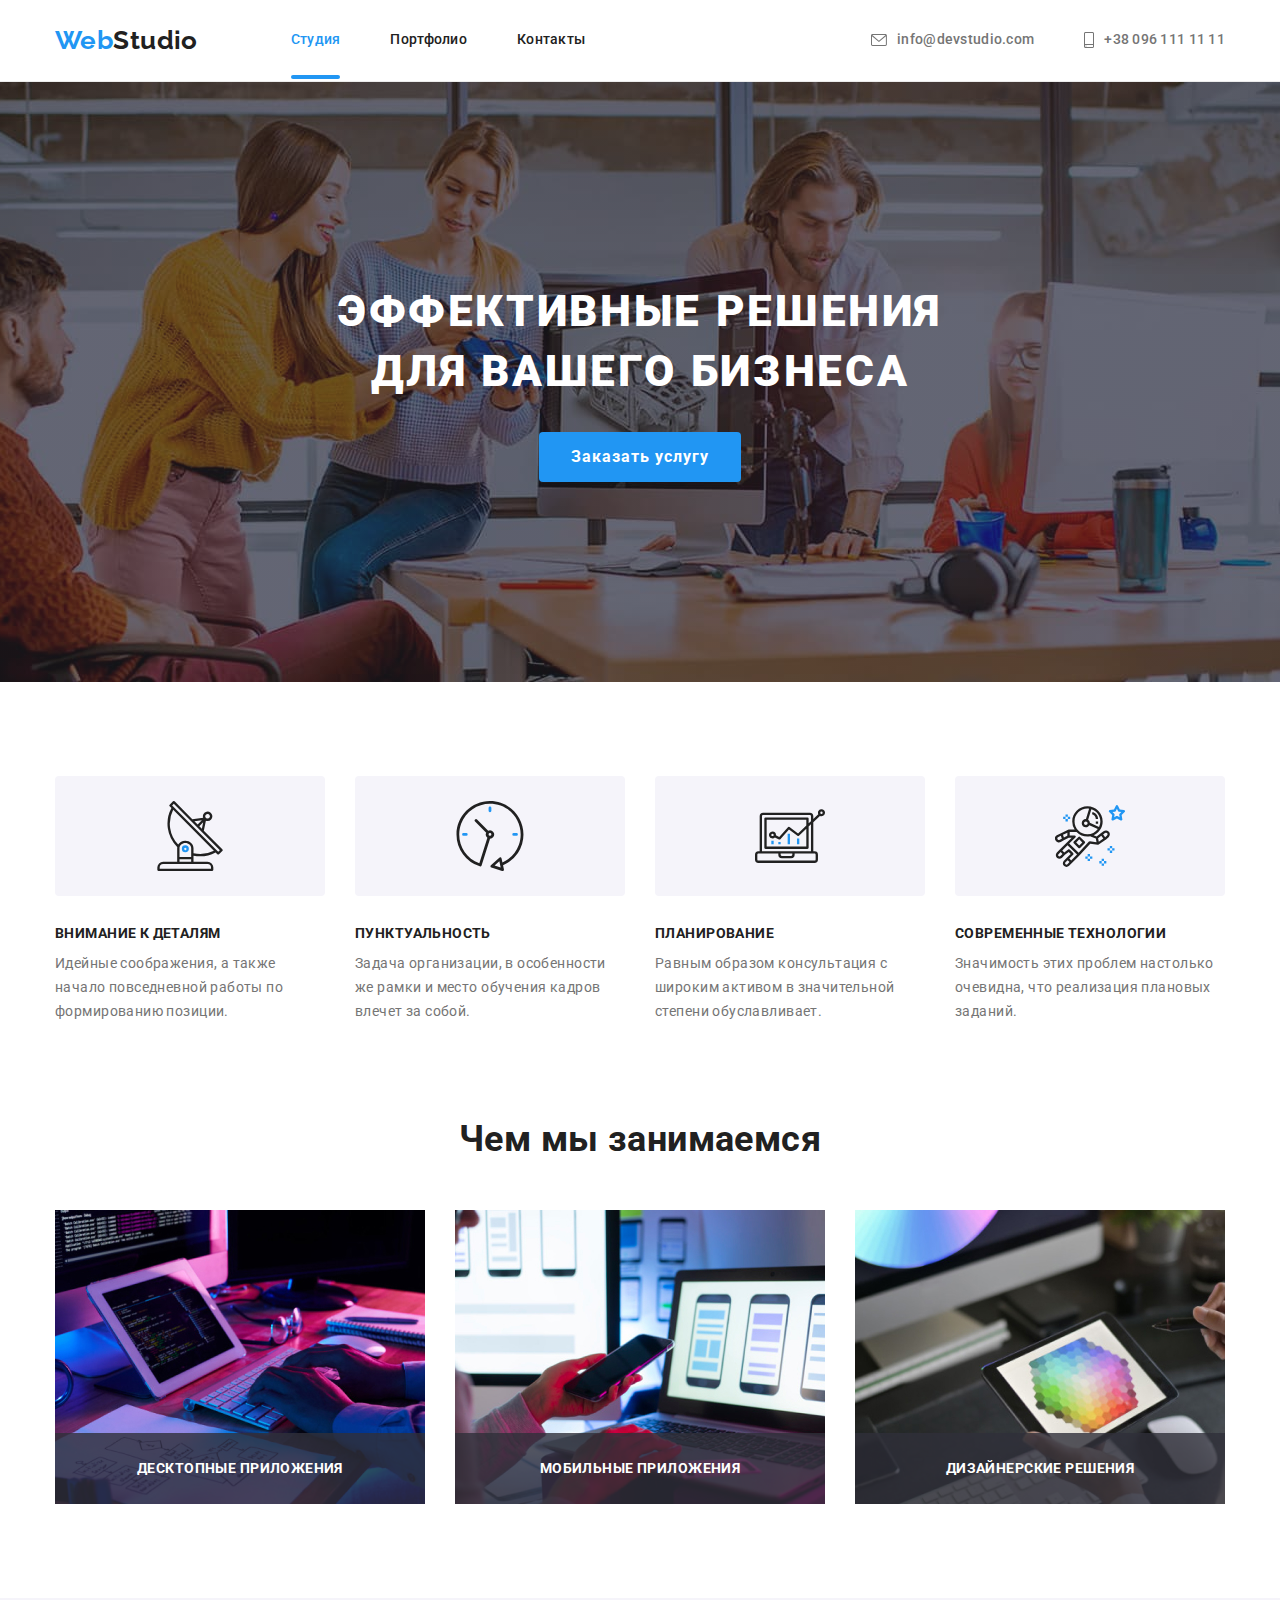
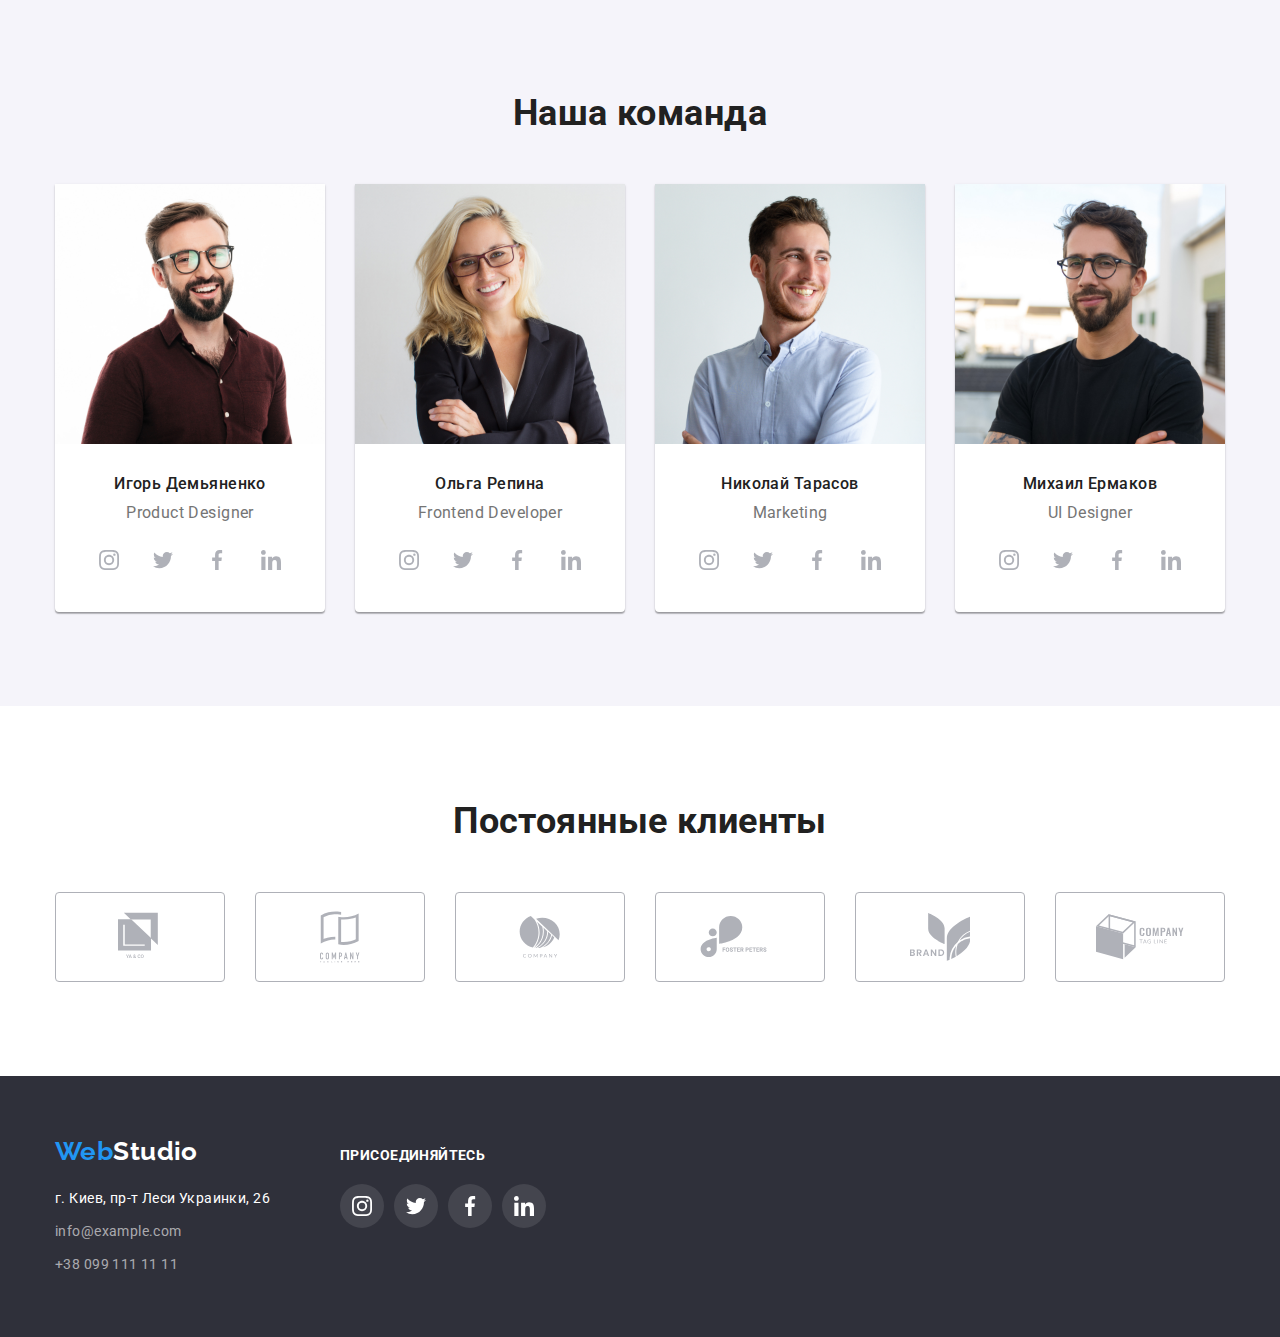
==== index.html @ 2c4ec0ea "создал репозиторий" ====
<!DOCTYPE html>
<html lang="ru">

<head>
    <meta charset="UTF-8">
    <meta name="viewport" content="width=device-width, initial-scale=1.0">
    <title>Студия</title>
    <link href="https://fonts.googleapis.com/css2?family=Raleway:wght@700&family=Roboto:wght@400;500;700;900&display=swap"
          rel="stylesheet">
    <link rel="stylesheet" href="https://cdnjs.cloudflare.com/ajax/libs/modern-normalize/1.0.0/modern-normalize.min.css">    
    <link rel="stylesheet" href="./css/style.css">
</head>

 <body>
    <!-- Header -->
    <header class="header">
      <div class="container">
      <nav class="nav">
        <a href="./index.html" class="logo link"><span>Web</span>Studio</a>
          <ul class="site-nav list">
            <li class="item"><a href="./index.html" class="link current">Студия</a></li>
            <li class="item"><a href="./portfolio.html" class="link">Портфолио</a></li>
            <li class="item"><a href="#contacts-section" class="link">Контакты</a></li>
          </ul>
      </nav>

      <ul class="contacts list">
        <li class="item">
          <a href="mailto:info@devstudio.com" class="contacts-link link">
            <svg class="icon" width="16" height="12">
              <use href="./image/sprite.svg#icon-envelope"></use>
            </svg>
            info&commat;devstudio.com</a></li>

        <li class="item">
          <a href="tel:+380961111111" class="contacts-link link">
            <svg class="icon" width="10" height="16">
              <use href="./image/sprite.svg#icon-smartphone"></use>
            </svg>
            +38 096 111 11 11</a></li>
      </ul>
      </div>
    </header>

    <!-- Main -->

    <main>
      <section class="hero">
        <div class="container">
          <h1 class="hero-title">Эффективные решения <br>
              для вашего бизнеса</h1>

          <button type="button" class="button" data-modal-open>Заказать услугу</button>
        </div>
      </section>

      <!-- Features -->
      <section class="section">
        <div class="container">

          <!-- Hidden title -->
          <h2 class="section-title visually-hidden">Преимущества</h2>

          <ul class="feature-list list">
            <li class="item">
              <div class="icon-box">
                <svg class="icon" width="70" height="70">
                  <use href="./image/sprite.svg#icon-antenna"></use>
                </svg>
              </div>
              <h3 class="title">Внимание к деталям</h3>
              <p class="text">Идейные соображения, а также начало повседневной работы по формированию позиции.</p>
            </li>
            <li class="item">
              <div class="icon-box">
                <svg class="icon" width="70" height="70">
                  <use href="./image/sprite.svg#icon-clock"></use>
                </svg>
              </div>
              <h3 class="title">Пунктуальность</h3>
              <p class="text">Задача организации, в особенности же рамки и место обучения кадров влечет за собой.</p>
            </li>
            <li class="item">
              <div class="icon-box">
                <svg class="icon" width="70" height="70">
                  <use href="./image/sprite.svg#icon-diagram"></use>
                </svg>
              </div>
              <h3 class="title">Планирование</h3>
              <p class="text">Равным образом консультация с широким активом в значительной степени обуславливает.</p>
            </li>
            <li class="item">
              <div class="icon-box">
                <svg class="icon" width="70" height="70">
                  <use href="./image/sprite.svg#icon-astronaut"></use>
                </svg>
              </div>
              <h3 class="title">Современные технологии</h3>
              <p class="text">Значимость этих проблем настолько очевидна, что реализация плановых заданий.</p>
            </li>
          </ul>
        </div>
      </section>

      <!-- What we do -->

      <section class="section padding-bottom">
        <div class="container">
        <h2 class="section-title">Чем мы занимаемся</h2>
        <ul class="work-list list">
          <li class="item">
            <div class="work-case">
              <img src="./image/img1.jpg" alt="Программист за работой" width="370" class="image">
              <p class="label">Десктопные приложения</p>
            </div>
          </li>

          <li class="item">
            <div class="work-case">
              <img src="./image/img2.jpg" alt="Программист разрабатывает приложения" width="370" class="image">
              <p class="label">Мобильные приложения</p>
            </div>
          </li>
          <li class="item">
            <div class="work-case">
              <img src="./image/img3.jpg" alt="Веб-дизайнер работает на планшете" width="370" class="image">
              <p class="label">Дизайнерские решения</p>
            </div>
          </li>
        </ul>
        </div>
      </section>

      <!-- Team -->

      <section class="section team">
        <div class="container">
        <h2 class="section-title">Наша команда</h2>
        <ul class="team-list list">
          <li class="item">
            <img class="image" src="./image/img4.jpg" alt="Бородатый мужчина в очках" width="270">
            <h3 class="title">Игорь Демьяненко</h3>
            <p class="position">Product Designer</p>
            <ul class="social-list list">
              <li class="social-item">
                <a href="#" class="social-link link">
                  <svg class="icon" width="20" height="20">
                    <use href="./image/sprite.svg#icon-instagram"></use>
                  </svg>
                </a>
              </li>
              <li class="social-item">
                <a href="#" class="social-link link">
                  <svg class="icon" width="20" height="20">
                    <use href="./image/sprite.svg#icon-twitter"></use>
                  </svg>
                </a>
              </li>
              <li class="social-item">
                <a href="#" class="social-link link">
                  <svg class="icon" width="20" height="20">
                    <use href="./image/sprite.svg#icon-facebook"></use>
                  </svg>
                </a>
              </li>
              <li class="social-item">
                <a href="#" class="social-link link">
                  <svg class="icon" width="20" height="20">
                    <use href="./image/sprite.svg#icon-linkedin"></use>
                  </svg>
                </a>
              </li>
            </ul>
          </li>
          <li class="item">
            <img class="image" src="./image/img5.jpg" alt="Девушка в очках и пиджаке улыбается" width="270">
            <h3 class="title">Ольга Репина</h3>
            <p class="position">Frontend Developer</p>
            <ul class="social-list list">
              <li class="social-item">
                <a href="#" class="social-link link">
                  <svg class="icon" width="20" height="20">
                    <use href="./image/sprite.svg#icon-instagram"></use>
                  </svg>
                </a>
              </li>
              <li class="social-item">
                <a href="#" class="social-link link">
                  <svg class="icon" width="20" height="20">
                    <use href="./image/sprite.svg#icon-twitter"></use>
                  </svg>
                </a>
              </li>
              <li class="social-item">
                <a href="#" class="social-link link">
                  <svg class="icon" width="20" height="20">
                    <use href="./image/sprite.svg#icon-facebook"></use>
                  </svg>
                </a>
              </li>
              <li class="social-item">
                <a href="#" class="social-link link">
                  <svg class="icon" width="20" height="20">
                    <use href="./image/sprite.svg#icon-linkedin"></use>
                  </svg>
                </a>
              </li>
            </ul>
          </li>
          <li class="item">
            <img class="image" src="./image/img6.jpg" alt="Улыбающийся ужчина в светлой рубашке" width="270">
            <h3 class="title">Николай Тарасов</h3>
            <p class="position">Marketing</p>
            <ul class="social-list list">
              <li class="social-item">
                <a href="#" class="social-link link">
                  <svg class="icon" width="20" height="20">
                    <use href="./image/sprite.svg#icon-instagram"></use>
                  </svg>
                </a>
              </li>
              <li class="social-item">
                <a href="#" class="social-link link">
                  <svg class="icon" width="20" height="20">
                    <use href="./image/sprite.svg#icon-twitter"></use>
                  </svg>
                </a>
              </li>
              <li class="social-item">
                <a href="#" class="social-link link">
                  <svg class="icon" width="20" height="20">
                    <use href="./image/sprite.svg#icon-facebook"></use>
                  </svg>
                </a>
              </li>
              <li class="social-item">
                <a href="#" class="social-link link">
                  <svg class="icon" width="20" height="20">
                    <use href="./image/sprite.svg#icon-linkedin"></use>
                  </svg>
                </a>
              </li>
            </ul>
          </li>
          <li class="item">
            <img class="image" src="./image/img7.jpg" alt="Бородатый мужчина в черной футюолке и очках" width="270">
            <h3 class="title">Михаил Ермаков</h3>
            <p class="position">UI Designer</p>
            <ul class="social-list list">
              <li class="social-item">
                <a href="#" class="social-link link">
                  <svg class="icon" width="20" height="20">
                    <use href="./image/sprite.svg#icon-instagram"></use>
                  </svg>
                </a>
              </li>
              <li class="social-item">
                <a href="#" class="social-link link">
                  <svg class="icon" width="20" height="20">
                    <use href="./image/sprite.svg#icon-twitter"></use>
                  </svg>
                </a>
              </li>
              <li class="social-item">
                <a href="#" class="social-link link">
                  <svg class="icon" width="20" height="20">
                    <use href="./image/sprite.svg#icon-facebook"></use>
                  </svg>
                </a>
              </li>
              <li class="social-item">
                <a href="#" class="social-link link">
                  <svg class="icon" width="20" height="20">
                    <use href="./image/sprite.svg#icon-linkedin"></use>
                  </svg>
                </a>
              </li>
            </ul>
          </li>
        </ul>
        </div>
      </section>

      <!-- Client's -->

      <section class="section clients">
      <div class="container">
        <h2 class="section-title">Постоянные клиенты</h2>
    
        <ul class="clients-list list">
          <li class="item">
            <a href="#" class="clients-link link">
              <svg class="icon" width="44" height="50">
                <use href="./image/sprite.svg#icon-ya"></use>
              </svg>
            </a>
          </li>
          <li class="item">
            <a href="#" class="clients-link link">
              <svg class="icon" width="40" height="52">
                <use href="./image/sprite.svg#icon-company"></use>
              </svg>
            </a>
          </li>
          <li class="item">
            <a href="#" class="clients-link link">
              <svg class="icon" width="42" height="42">
                <use href="./image/sprite.svg#icon-company2"></use>
              </svg>
            </a>
          </li>
          <li class="item">
            <a href="#" class="clients-link link">
              <svg class="icon" width="80" height="42">
                <use href="./image/sprite.svg#icon-foster"></use>
              </svg>
            </a>
          </li>
          <li class="item">
            <a href="#" class="clients-link link">
              <svg class="icon" width="60" height="48">
                <use href="./image/sprite.svg#icon-brand"></use>
              </svg>
            </a>
          </li>
          <li class="item">
            <a href="#" class="clients-link link">
              <svg class="icon" width="88" height="46">
                <use href="./image/sprite.svg#icon-company3"></use>
              </svg>
            </a>
          </li>
        </ul>
      </div>
      </section>
    </main>

    <!-- Footer -->

    <footer id="contacts-section" class="footer">
      <div class="container">
        <div class="logo-address">
         <a href="./index.html" class="logo link"><span>Web</span>Studio</a>

         <address class="address">
          <span class="map">г. Киев, пр-т Леси Украинки, 26</span>
          <ul class="list">
            <li class="item"><a href="mailto:info@example.com" class="link">info&commat;example.com</a></li>
            <li class="item"><a href="tel:+380991111111" class="link">+38 099 111 11 11</a></li>
          </ul>
         </address>
        </div>

       <div class="social">
        <b class="text">Присоединяйтесь</b>

        <ul class="social-list list">
          <li class="social-item">
            <a href="#" class="social-link footer-social link">
              <svg class="icon" width="20" height="20">
                <use href="./image/sprite.svg#icon-instagram"></use>
              </svg>
            </a>
          </li>
          <li class="social-item">
            <a href="#" class="social-link footer-social link">
              <svg class="icon" width="20" height="20">
                <use href="./image/sprite.svg#icon-twitter"></use>
              </svg>
            </a>
          </li>
          <li class="social-item">
            <a href="#" class="social-link footer-social link">
              <svg class="icon" width="20" height="20">
                <use href="./image/sprite.svg#icon-facebook"></use>
              </svg>
            </a>
          </li>
          <li class="social-item">
            <a href="#" class="social-link footer-social link">
              <svg class="icon" width="20" height="20">
                <use href="./image/sprite.svg#icon-linkedin"></use>
              </svg>
            </a>
          </li>
        </ul>
       </div>
      </div>
    </footer>

    <div class="backdrop is-hidden" data-modal>
      <div class="modal">
        <button type="button" class="modal-close" data-modal-close></button>
      </div>
    </div>
    
    <script src="./js/modal.js"></script>

  </body>
</html>
---- css/style.css ----
/* Цвет основного текста #757575  */
/* Цвет заголовков #212121  */
/* Основной белый #ffffff */
/* Вторичный белый rgba(255, 255, 255, 0.6)  */
/* Акцент #2196f3 */
/* Тёмный фон #2f303a */
/* Серый фон #f5f4fa */
/* Заливка иконок #afb1b8 */

:root {
  --primary-text-color: #757575;
  --title-text-color: #212121;
  --accent-color: #2196f3;

  --primary-white-color: #ffffff;
  --secondary-white-color: rgba(255, 255, 255, 0.6);

  --primary-bg-color: #ffffff;
  --dark-bg-color: #2f303a;
  --light-bg-color: #f5f4fa;

  --icon-fill-color: #afb1b8;
}

body {
  font-family: "Roboto", sans-serif;
  letter-spacing: 0.03em;
  font-size: 14px;
  line-height: 1.14;

  background-color: var(--primary-bg-color);
  color: var(--primary-text-color);
}

.list {
  margin: 0;
  padding: 0;
  list-style: none;
}

.link {
  text-decoration: none;
}

.visually-hidden {
  position: absolute !important;
  clip: rect(1px 1px 1px 1px);
  clip: rect(1px, 1px, 1px, 1px);
  padding: 0 !important;
  border: 0 !important;
  height: 1px !important;
  width: 1px !important;
  overflow: hidden;
}

.container {
  width: 1200px;
  padding-left: 15px;
  padding-right: 15px;
  margin-left: auto;
  margin-right: auto;
}

/* Header */

.header {
  padding-top: 25px;
  padding-bottom: 25px;
  border-bottom: 1px solid #ececec;
}

/* Nav */

.header .container {
  display: flex;
  align-items: center;
}

.nav {
  display: flex;
  align-items: center;
}

/* Logo */

.logo {
  font-family: "Raleway", sans-serif;
  font-weight: 700;
  font-size: 26px;
  line-height: 1.19;

  color: var(--title-text-color);
}

.logo span {
  color: var(--accent-color);
}

/* Site nav */

.site-nav {
  display: flex;
  margin-left: 93px;
}

.site-nav .item:not(:last-child) {
  margin-right: 50px;
}

.site-nav .link {
  padding-top: 32px;
  padding-bottom: 32px;
  font-weight: 500;
  letter-spacing: 0.02em;

  color: var(--title-text-color);
  transition: color 250ms cubic-bezier(0.4, 0, 0.2, 1);
}

.site-nav .link:hover,
.site-nav .link:focus {
  color: var(--accent-color);
}

.site-nav .current {
  position: relative;
  color: var(--accent-color);
}

.site-nav .current::after {
  position: absolute;
  display: block;
  left: 0;
  bottom: 0;
  width: 100%;
  height: 4px;
  border-radius: 2px;
  content: '';
  background-color: var(--accent-color);
}

/* Contacts */

.contacts {
  display: flex;
  margin-left: auto;
}

.contacts .item:not(:last-child) {
  margin-right: 50px;
}

.contacts .link {
  display: flex;
  align-items: center;
  font-weight: 500;
  letter-spacing: 0.02em;

  color: var(--primary-text-color);

  transition: color 250ms cubic-bezier(0.4, 0, 0.2, 1);
}

.contacts .icon {
  margin-right: 10px;
  fill: currentColor;
}

.contacts-link:hover,
.contacts-link:focus {
  color: var(--accent-color);
}

/* Main */

/* Hero */

.hero {
  display: flex;
  align-items: center;
  max-width: 1600px;
  height: 600px;
  margin-left: auto;
  margin-right: auto;
  text-align: center;

  background-color: var(--dark-bg-color);

  background-image: linear-gradient(
      to right,
      rgba(47, 48, 58, 0.4),
      rgba(47, 48, 58, 0.4)
    ),
    url(../image/header\ img.jpg);
  background-size: cover;
  background-position: center;
  background-repeat: no-repeat;
}

.hero-title {
  margin-top: 0;
  margin-bottom: 30px;
  font-weight: 900;
  font-size: 44px;
  line-height: 1.36;
  letter-spacing: 0.06em;
  text-transform: uppercase;

  color: var(--primary-white-color);
}

/* Button */

.button {
  display: inline-block;
  padding: 10px 32px;
  border-radius: 4px;
  border: 0;
  font-weight: 700;
  font-size: 16px;
  line-height: 1.88;
  letter-spacing: 0.06em;

  color: var(--primary-white-color);
  background-color: var(--accent-color);

  cursor: pointer;
  transition: background-color 250ms cubic-bezier(0.4, 0, 0.2, 1),
              color 250ms cubic-bezier(0.4, 0, 0.2, 1),;
}

.button:hover,
.button:focus {
  color: var(--accent-color);
  background-color: var(--primary-white-color);
}

/* Section */

.section {
  padding-top: 94px;
  padding-bottom: 94px;
}

.section.padding-bottom {
  padding-top: 0;
}

.section-title {
  margin-top: 0;
  margin-bottom: 50px;

  font-weight: 700;
  font-size: 36px;
  line-height: 1.17;
  text-align: center;

  color: var(--title-text-color);
}

/* Features */

.feature-list {
  display: flex;
  flex-wrap: wrap;
}

.feature-list .item {
  width: 270px;
  margin-right: 30px;
  margin-bottom: 30px;
}

.feature-list .item:nth-child(4n) {
  margin-right: 0;
}

.feature-list .item:nth-last-child(-n + 4) {
  margin-bottom: 0;
}

.feature-list .icon-box {
  display: flex;
  justify-content: center;
  align-items: center;
  height: 120px;
  margin-bottom: 30px;
  border-radius: 4px;
  background-color: var(--light-bg-color);
}

.feature-list .title {
  margin-top: 0;
  margin-bottom: 10px;

  font-size: 14px;
  font-weight: 700;
  text-transform: uppercase;

  color: var(--title-text-color);
}

.feature-list .text {
  margin-top: 0;
  margin-bottom: 0;
  line-height: 1.71;
}

/* What we do */

.work-list {
  display: flex;
  flex-wrap: wrap;
}

.work-list .item {
  width: 370px;
  margin-right: 30px;
  margin-bottom: 30px;

  position: relative;
}

.work-list .item:nth-child(3n) {
  margin-right: 0;
}

.work-list .item:nth-last-child(-n + 3) {
  margin-bottom: 0;
}

.work-list .image {
  display: block;
}

.work-case {
  position: relative;
}

.work-case .label {
  position: absolute;
  left: 0;
  bottom: 0;
  width: 100%;
  margin: 0;
  padding: 27px;
  text-align: center;
  text-transform: uppercase;
  font-weight: 700;
  line-height: 1.17;

  color: var(--primary-white-color);
  background-color: rgba(47, 48, 58, 0.8);
}

/* Team */

.section.team {
  background-color: var(--light-bg-color);
}

.team-list {
  display: flex;
  flex-wrap: wrap;
}

.team-list .item {
  width: 270px;
  padding-bottom: 30px;
  margin-right: 30px;
  margin-bottom: 30px;
  box-shadow: 0px 1px 3px rgba(0, 0, 0, 0.12), 0px 1px 1px rgba(0, 0, 0, 0.14),
    0px 2px 1px rgba(0, 0, 0, 0.2);
  border-bottom-left-radius: 4px;
  border-bottom-right-radius: 4px;

  background-color: var(--primary-bg-color);
}

.team-list .item:nth-child(4n) {
  margin-right: 0;
}

.team-list .item:nth-last-child(-n + 4) {
  margin-bottom: 0;
}

.team-list .image {
  display: block;
  margin-bottom: 30px;
}

.team-list .title {
  margin-top: 0;
  margin-bottom: 10px;

  font-weight: 500;
  font-size: 16px;
  line-height: 1.19;
  text-align: center;

  color: var(--title-text-color);
}

.team-list .position {
  margin-top: 0;
  margin-bottom: 16px;

  font-size: 16px;
  line-height: 1.19;
  text-align: center;
}

.social-list {
  display: flex;
  justify-content: center;
}

.social-item:not(:last-child) {
  margin-right: 10px;
}

.social-link {
  display: flex;
  align-items: center;
  justify-content: center;
  width: 44px;
  height: 44px;
  border-radius: 50%;

  color: var(--icon-fill-color);
  transition: background-color 250ms cubic-bezier(0.4, 0, 0.2, 1),
              color 250ms cubic-bezier(0.4, 0, 0.2, 1);
}

.social-link .icon {
  fill: currentColor;
}

.social-link:hover,
.social-link:focus {
  background-color: var(--accent-color);
  color: var(--primary-white-color);
}

/* Client's */

.clients-list {
  display: flex;
  flex-wrap: wrap;
}

.clients-list .item {
  margin-right: 30px;
  margin-bottom: 30px;
}

.clients-list .item:nth-child(6n) {
  margin-right: 0;
}

.clients-list .item:nth-last-child(-n + 6) {
  margin-bottom: 0;
}

.clients-link {
  display: flex;
  align-items: center;
  justify-content: center;
  width: 170px;
  height: 90px;
  border: 1px solid var(--icon-fill-color);
  border-radius: 4px;

  color: var(--icon-fill-color);
  transition: border-color 250ms cubic-bezier(0.4, 0, 0.2, 1),
              color 250ms cubic-bezier(0.4, 0, 0.2, 1);
}

.clients-link .icon {
  fill: currentColor;
}

.clients-link:hover,
.clients-link:focus {
  border-color: var(--accent-color);
  color: var(--accent-color);
}

/* Footer */

.footer {
  padding-top: 60px;
  padding-bottom: 60px;

  background-color: var(--dark-bg-color);
}

.footer .container {
  display: flex;
  align-items: baseline;
}

.logo-address {
  margin-right: 70px;
}

.footer .logo {
  display: block;
  margin-bottom: 20px;

  color: var(--primary-white-color);
}

.address {
  font-style: normal;
  line-height: 1.71;

  color: var(--primary-white-color);
}

.map {
  display: block;
  margin-bottom: 9px;
}

.address .item {
  margin-bottom: 9px;
}

.address .item:last-child {
  margin-bottom: 0;
}

.address .link {
  color: var(--secondary-white-color);
  transition: color 250ms cubic-bezier(0.4, 0, 0.2, 1);
}

.address .link:hover,
.address .link:focus {
  color: var(--accent-color);
}

.social .text {
  display: block;
  margin-bottom: 20px;
  text-transform: uppercase;

  color: var(--primary-white-color);
}

.footer-social {
  background-color: rgba(255, 255, 255, 0.1);
}

.footer-social .icon {
  fill: var(--primary-bg-color);
}

/* Portfolio styles */

.filter-list {
  display: flex;
  justify-content: center;
  margin-bottom: 50px;
}

.filter-list .item {
  margin-right: 8px;
}

.filter-list .item:last-child {
  margin-right: 0;
}

.filter-btn {
  padding: 6px 22px;
  border: 0;
  border-radius: 4px;

  font-family: inherit;
  font-weight: 500;
  font-size: 16px;
  line-height: 1.62;

  color: var(--title-text-color);
  background-color: var(--light-bg-color);
  transition: background-color 250ms cubic-bezier(0.4, 0, 0.2, 1),
              color 250ms cubic-bezier(0.4, 0, 0.2, 1),
              box-shadow 250ms cubic-bezier(0.4, 0, 0.2, 1);
}

.filter-btn:hover,
.filter-btn:focus {
  box-shadow: 0px 3px 1px rgba(0, 0, 0, 0.1), 0px 1px 2px rgba(0, 0, 0, 0.08),
    0px 2px 2px rgba(0, 0, 0, 0.12);

  color: var(--primary-white-color);
  background-color: var(--accent-color);
}

.gallery-list {
  display: flex;
  flex-wrap: wrap;
}

.gallery-list .item {
  width: 370px;
  margin-right: 30px;
  margin-bottom: 30px;

  transition: box-shadow 250ms cubic-bezier(0.4, 0, 0.2, 1);
}

.gallery-list .item:nth-last-child(-n + 3) {
  margin-bottom: 0;
}

.gallery-list .item:nth-child(3n) {
  margin-right: 0;
}

.gallery-list .item:hover,
.gallery-list .item:focus-within {
  box-shadow: 0px 1px 1px rgba(0, 0, 0, 0.12), 0px 4px 4px rgba(0, 0, 0, 0.06),
    1px 4px 6px rgba(0, 0, 0, 0.16);
}

.gallery-list .link {
  color: var(--primary-text-color);
}

.card-content {
  padding: 20px 24px;
  border-left: 1px solid #eeeeee;
  border-right: 1px solid #eeeeee;
  border-bottom: 1px solid #eeeeee;
}

.gallery-list .image {
  display: block;
}

.gallery-list .title {
  margin-top: 0;
  margin-bottom: 4px;

  font-weight: 700;
  font-size: 18px;
  line-height: 2;
  letter-spacing: 0.06em;

  color: var(--title-text-color);
}

.gallery-list .category {
  margin-top: 0;
  margin-bottom: 0;

  font-size: 16px;
  line-height: 1.87;
}

.gallery-case {
  position: relative;
  overflow: hidden;
}

.gallery-overlay {
  position: absolute;
  display: flex;
  align-items: center;
  top: 0;
  left: 0;
  width: 100%;
  height: 100%;
  transform: translateY(100%);
  background-color: rgba(33, 150, 243, 0.9);

  transition: transform 250ms cubic-bezier(0.4, 0, 0.2, 1);
}

.active-text {
  margin: 0;
  padding-left: 24px;
  padding-right: 24px;
  font-size: 18px;
  line-height: 1.56;

  color: var(--primary-white-color);
}

.gallery-case:hover .gallery-overlay,
.gallery-list .item:focus-within .gallery-overlay {
  transform: translateY(0);
}

/* Modal */

.backdrop {
  position: fixed;
  top: 0;
  left: 0;
  width: 100%;
  height: 100%;

  background-color: rgba(0, 0, 0, 0.2);

  opacity: 1;
  transition: opacity 250ms cubic-bezier(0.4, 0, 0.2, 1);
}

.backdrop.is-hidden {
  opacity: 0;
  pointer-events: none;
}

.modal {
  position: absolute;
  left: 50%;
  top: 50%;
  transform: translate(-50%, -50%) scale(1);
  min-width: 528px;
  min-height: 580px;
  padding: 8px;
  border-radius: 4px;

  background-color: var(--primary-bg-color);
  box-shadow: 0px 1px 3px rgba(0, 0, 0, 0.12), 0px 1px 1px rgba(0, 0, 0, 0.14),
    0px 2px 1px rgba(0, 0, 0, 0.2);

  transition: transform 250ms cubic-bezier(0.4, 0, 0.2, 1);
}

.backdrop.is-hidden .modal {
  transform: translate(-50%, -50%) scale(0.9);
}

.modal-close {
  display: block;
  width: 30px;
  height: 30px;
  margin-left: auto;
  border-radius: 50%;
  border: 1px solid rgba(0, 0, 0, 0.1);

  background-color: transparent;
  background-image: url(../image/close.svg);
  background-repeat: no-repeat;
  background-position: center;
}
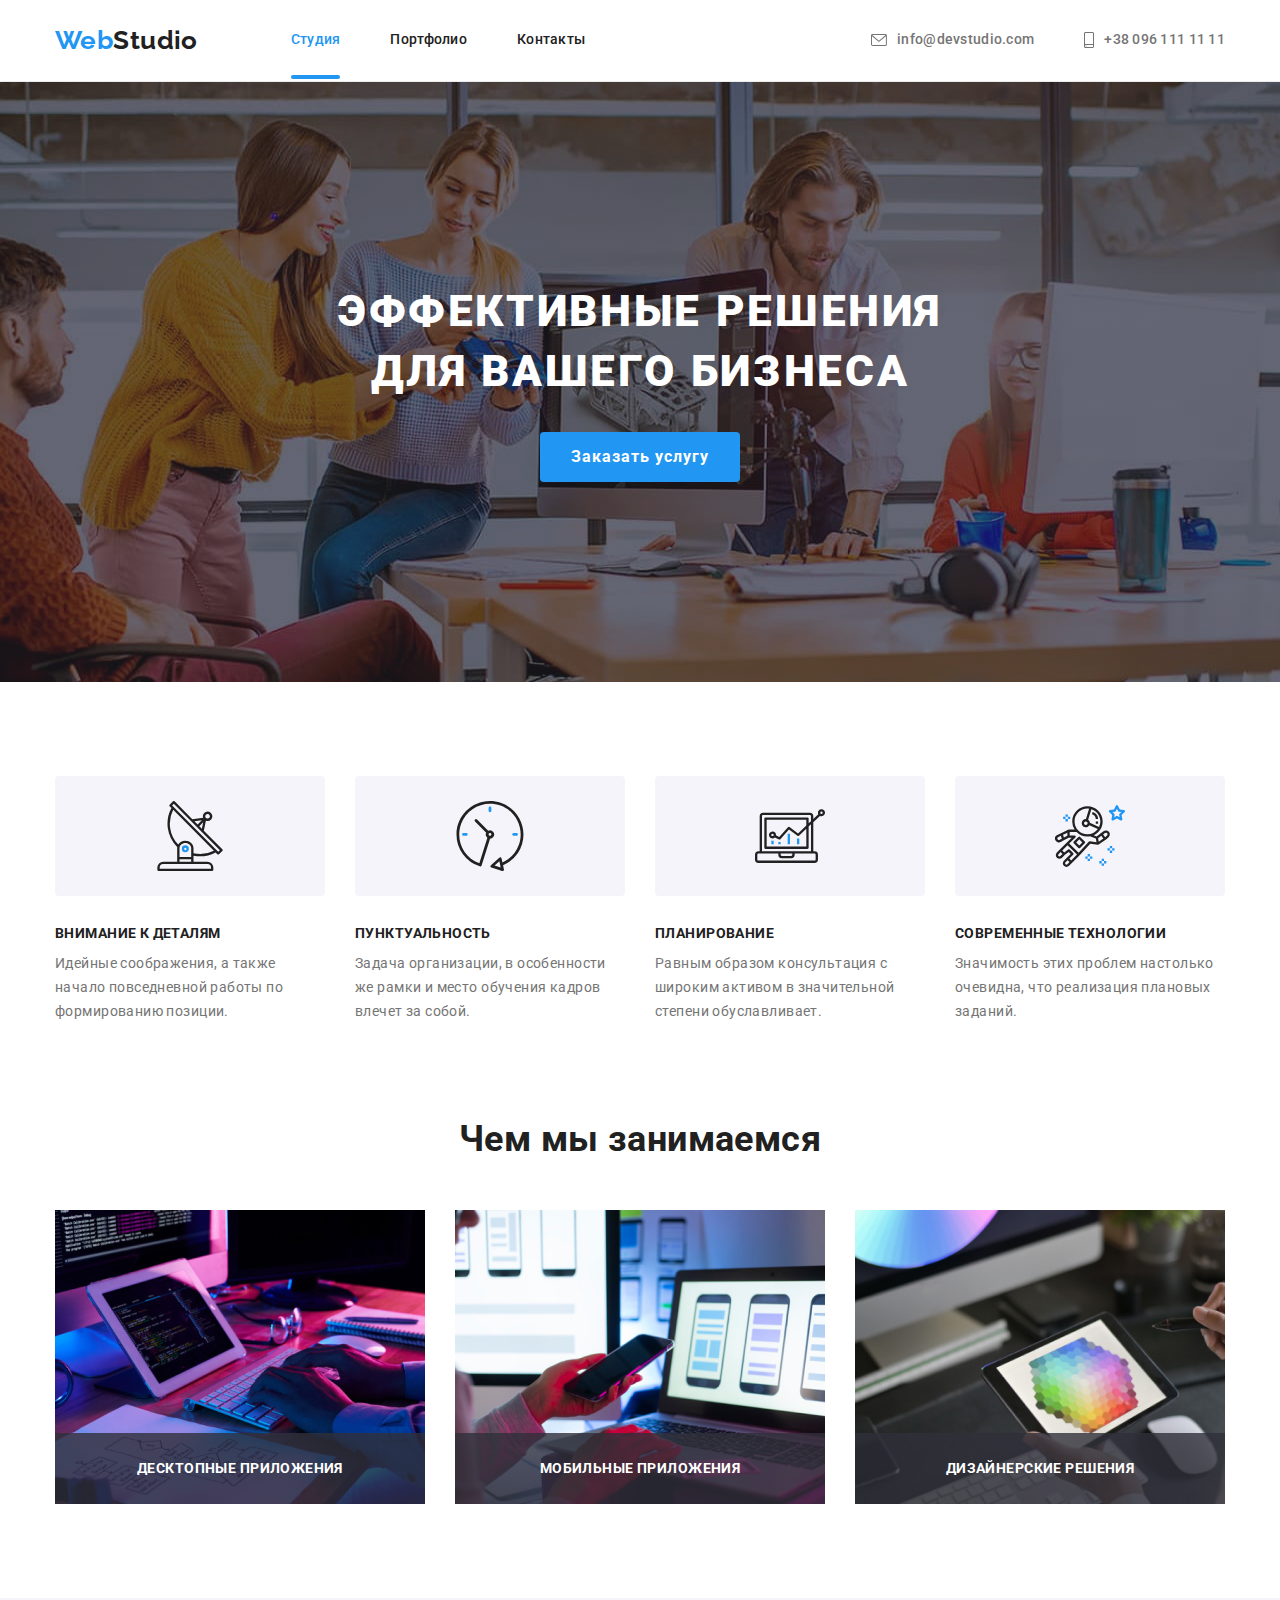
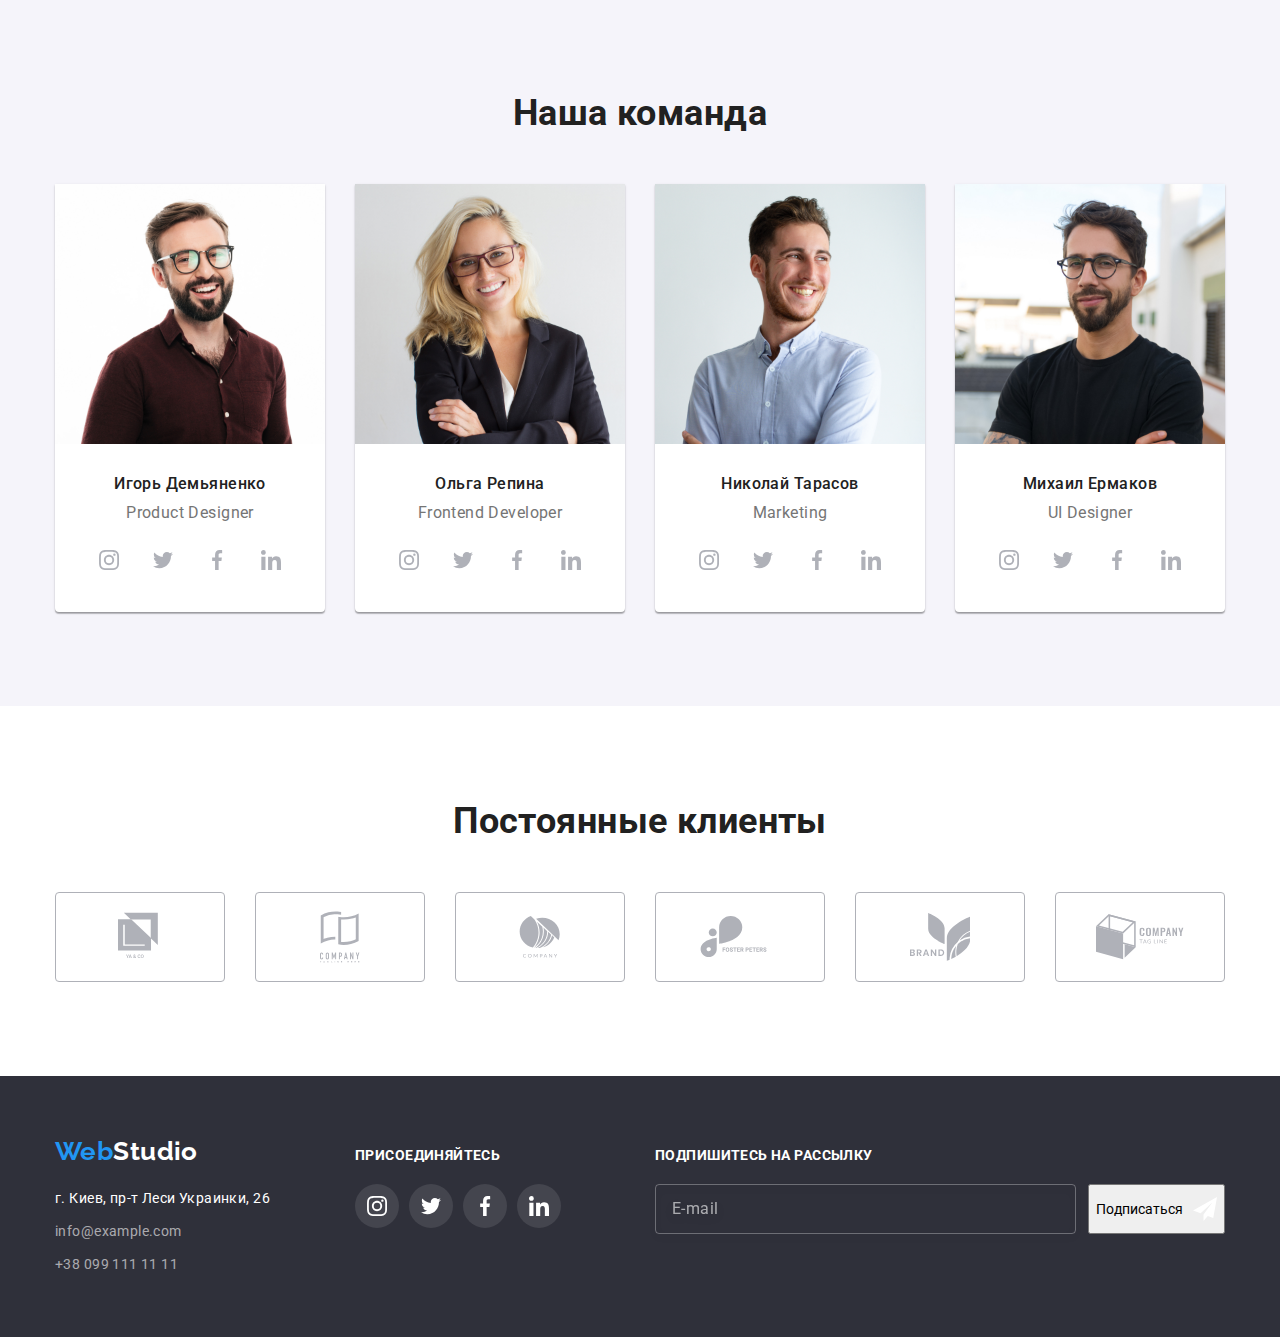
==== commit fc4d0bf1: "изменил иконки и спрайт" ====
--- a/index.html
+++ b/index.html
@@ -2,26 +2,26 @@
 <html lang="ru">
 
 <head>
-    <meta charset="UTF-8">
-    <meta name="viewport" content="width=device-width, initial-scale=1.0">
-    <title>Студия</title>
-    <link href="https://fonts.googleapis.com/css2?family=Raleway:wght@700&family=Roboto:wght@400;500;700;900&display=swap"
-          rel="stylesheet">
-    <link rel="stylesheet" href="https://cdnjs.cloudflare.com/ajax/libs/modern-normalize/1.0.0/modern-normalize.min.css">    
-    <link rel="stylesheet" href="./css/style.css">
+  <meta charset="UTF-8">
+  <meta name="viewport" content="width=device-width, initial-scale=1.0">
+  <title>Студия</title>
+  <link href="https://fonts.googleapis.com/css2?family=Raleway:wght@700&family=Roboto:wght@400;500;700;900&display=swap"
+    rel="stylesheet">
+  <link rel="stylesheet" href="https://cdnjs.cloudflare.com/ajax/libs/modern-normalize/1.0.0/modern-normalize.min.css">
+  <link rel="stylesheet" href="./css/style.css">
 </head>
 
- <body>
-    <!-- Header -->
-    <header class="header">
-      <div class="container">
+<body>
+  <!-- Header -->
+  <header class="header">
+    <div class="container">
       <nav class="nav">
         <a href="./index.html" class="logo link"><span>Web</span>Studio</a>
-          <ul class="site-nav list">
-            <li class="item"><a href="./index.html" class="link current">Студия</a></li>
-            <li class="item"><a href="./portfolio.html" class="link">Портфолио</a></li>
-            <li class="item"><a href="#contacts-section" class="link">Контакты</a></li>
-          </ul>
+        <ul class="site-nav list">
+          <li class="item"><a href="./index.html" class="link current">Студия</a></li>
+          <li class="item"><a href="./portfolio.html" class="link">Портфолио</a></li>
+          <li class="item"><a href="#contacts-section" class="link">Контакты</a></li>
+        </ul>
       </nav>
 
       <ul class="contacts list">
@@ -39,73 +39,73 @@
             </svg>
             +38 096 111 11 11</a></li>
       </ul>
-      </div>
-    </header>
-
-    <!-- Main -->
-
-    <main>
-      <section class="hero">
-        <div class="container">
-          <h1 class="hero-title">Эффективные решения <br>
-              для вашего бизнеса</h1>
-
-          <button type="button" class="button" data-modal-open>Заказать услугу</button>
-        </div>
-      </section>
-
-      <!-- Features -->
-      <section class="section">
-        <div class="container">
-
-          <!-- Hidden title -->
-          <h2 class="section-title visually-hidden">Преимущества</h2>
-
-          <ul class="feature-list list">
-            <li class="item">
-              <div class="icon-box">
-                <svg class="icon" width="70" height="70">
-                  <use href="./image/sprite.svg#icon-antenna"></use>
-                </svg>
-              </div>
-              <h3 class="title">Внимание к деталям</h3>
-              <p class="text">Идейные соображения, а также начало повседневной работы по формированию позиции.</p>
-            </li>
-            <li class="item">
-              <div class="icon-box">
-                <svg class="icon" width="70" height="70">
-                  <use href="./image/sprite.svg#icon-clock"></use>
-                </svg>
-              </div>
-              <h3 class="title">Пунктуальность</h3>
-              <p class="text">Задача организации, в особенности же рамки и место обучения кадров влечет за собой.</p>
-            </li>
-            <li class="item">
-              <div class="icon-box">
-                <svg class="icon" width="70" height="70">
-                  <use href="./image/sprite.svg#icon-diagram"></use>
-                </svg>
-              </div>
-              <h3 class="title">Планирование</h3>
-              <p class="text">Равным образом консультация с широким активом в значительной степени обуславливает.</p>
-            </li>
-            <li class="item">
-              <div class="icon-box">
-                <svg class="icon" width="70" height="70">
-                  <use href="./image/sprite.svg#icon-astronaut"></use>
-                </svg>
-              </div>
-              <h3 class="title">Современные технологии</h3>
-              <p class="text">Значимость этих проблем настолько очевидна, что реализация плановых заданий.</p>
-            </li>
-          </ul>
-        </div>
-      </section>
-
-      <!-- What we do -->
-
-      <section class="section padding-bottom">
-        <div class="container">
+    </div>
+  </header>
+
+  <!-- Main -->
+
+  <main>
+    <section class="hero">
+      <div class="container">
+        <h1 class="hero-title">Эффективные решения <br>
+          для вашего бизнеса</h1>
+
+        <button type="button" class="button" data-modal-open>Заказать услугу</button>
+      </div>
+    </section>
+
+    <!-- Features -->
+    <section class="section">
+      <div class="container">
+
+        <!-- Hidden title -->
+        <h2 class="section-title visually-hidden">Преимущества</h2>
+
+        <ul class="feature-list list">
+          <li class="item">
+            <div class="icon-box">
+              <svg class="icon" width="70" height="70">
+                <use href="./image/sprite.svg#icon-antenna"></use>
+              </svg>
+            </div>
+            <h3 class="title">Внимание к деталям</h3>
+            <p class="text">Идейные соображения, а также начало повседневной работы по формированию позиции.</p>
+          </li>
+          <li class="item">
+            <div class="icon-box">
+              <svg class="icon" width="70" height="70">
+                <use href="./image/sprite.svg#icon-clock"></use>
+              </svg>
+            </div>
+            <h3 class="title">Пунктуальность</h3>
+            <p class="text">Задача организации, в особенности же рамки и место обучения кадров влечет за собой.</p>
+          </li>
+          <li class="item">
+            <div class="icon-box">
+              <svg class="icon" width="70" height="70">
+                <use href="./image/sprite.svg#icon-diagram"></use>
+              </svg>
+            </div>
+            <h3 class="title">Планирование</h3>
+            <p class="text">Равным образом консультация с широким активом в значительной степени обуславливает.</p>
+          </li>
+          <li class="item">
+            <div class="icon-box">
+              <svg class="icon" width="70" height="70">
+                <use href="./image/sprite.svg#icon-astronaut"></use>
+              </svg>
+            </div>
+            <h3 class="title">Современные технологии</h3>
+            <p class="text">Значимость этих проблем настолько очевидна, что реализация плановых заданий.</p>
+          </li>
+        </ul>
+      </div>
+    </section>
+
+    <!-- What we do -->
+
+    <section class="section padding-bottom">
+      <div class="container">
         <h2 class="section-title">Чем мы занимаемся</h2>
         <ul class="work-list list">
           <li class="item">
@@ -128,13 +128,13 @@
             </div>
           </li>
         </ul>
-        </div>
-      </section>
-
-      <!-- Team -->
-
-      <section class="section team">
-        <div class="container">
+      </div>
+    </section>
+
+    <!-- Team -->
+
+    <section class="section team">
+      <div class="container">
         <h2 class="section-title">Наша команда</h2>
         <ul class="team-list list">
           <li class="item">
@@ -278,15 +278,15 @@
             </ul>
           </li>
         </ul>
-        </div>
-      </section>
-
-      <!-- Client's -->
-
-      <section class="section clients">
+      </div>
+    </section>
+
+    <!-- Client's -->
+
+    <section class="section clients">
       <div class="container">
         <h2 class="section-title">Постоянные клиенты</h2>
-    
+
         <ul class="clients-list list">
           <li class="item">
             <a href="#" class="clients-link link">
@@ -332,26 +332,26 @@
           </li>
         </ul>
       </div>
-      </section>
-    </main>
-
-    <!-- Footer -->
-
-    <footer id="contacts-section" class="footer">
-      <div class="container">
-        <div class="logo-address">
-         <a href="./index.html" class="logo link"><span>Web</span>Studio</a>
-
-         <address class="address">
+    </section>
+  </main>
+
+  <!-- Footer -->
+
+  <footer id="contacts-section" class="footer">
+    <div class="container">
+      <div class="logo-address">
+        <a href="./index.html" class="logo link"><span>Web</span>Studio</a>
+
+        <address class="address">
           <span class="map">г. Киев, пр-т Леси Украинки, 26</span>
           <ul class="list">
             <li class="item"><a href="mailto:info@example.com" class="link">info&commat;example.com</a></li>
             <li class="item"><a href="tel:+380991111111" class="link">+38 099 111 11 11</a></li>
           </ul>
-         </address>
-        </div>
-
-       <div class="social">
+        </address>
+      </div>
+
+      <div class="social">
         <b class="text">Присоединяйтесь</b>
 
         <ul class="social-list list">
@@ -384,17 +384,84 @@
             </a>
           </li>
         </ul>
-       </div>
-      </div>
-    </footer>
-
-    <div class="backdrop is-hidden" data-modal>
-      <div class="modal">
-        <button type="button" class="modal-close" data-modal-close></button>
-      </div>
+      </div>
+
+      <form class="footer-form">
+        <b class="text">Подпишитесь на рассылку</b>
+        <div role="group" class="form-group">
+          <input type="email" name="mail" placeholder="E-mail" class="input">
+          <button type="submit" class="buttonn send-button">Подписаться
+            <svg class="icon">
+              <use href="./image/sprite2.svg#icon-send"></use>
+            </svg>
+          </button>
+        </div>
+      </form>
     </div>
-    
-    <script src="./js/modal.js"></script>
-
-  </body>
+  </footer>
+
+  <div class="backdrop is-hidden" data-modal>
+    <div class="modal">
+      <button type="button" class="close-btn" data-modal-close>
+        <svg class="icon-close">
+          <use href="./image/sprite2.svg#icon-close"></use>
+        </svg>
+      </button>
+
+      <form class="form">
+        <b class="form-title">Оставьте свои данные, мы вам перезвоним</b>
+
+        <ul class="form-list list">
+
+          <li class="item">
+            <label class="form-field">
+              <span class="form-label">Имя</span>
+              <input type="text" name="name" class="input">
+              <svg class="icon">
+                <use href="./image/sprite2.svg#icon-name"></use>
+              </svg>
+            </label>
+          </li>
+
+          <li class="item">
+            <label class="form-field">
+              <span class="form-label">Телефон</span>
+              <input type="tel" name="tel" class="input">
+              <svg class="icon">
+                <use href="./image/sprite2.svg#icon-tel"></use>
+              </svg>
+            </label>
+          </li>
+
+          <li class="form-field">
+            <label class="form-field">
+              <span class="form-label">Почта</span>
+              <input type="email" class="input">
+              <svg class="icon">
+                <use href="./image/sprite2.svg#icon-mail"></use>
+              </svg>
+            </label>
+          </li>
+        </ul>
+
+        <label class="form-field comment">
+          <span class="form-label">Комментарий</span>
+          <textarea name="comment" placeholder="Введите текст" class="textarea input"></textarea>
+        </label>
+        <label class="checkbox-field">
+          <input type="checkbox" name="licence" value="licence" class="checkbox-input">
+          <span class="checkbox-label">Соглашаюсь с рассылкой и принимаю &nbsp;
+            <a href="#" class="licence-link">Условия договора</a>
+          </span>
+        </label>
+
+        <button type="submit" class="button modal-button">Отправить</button>
+      </form>
+    </div>
+  </div>
+
+  <script src="./js/modal.js"></script>
+
+</body>
+
 </html>--- a/css/style.css
+++ b/css/style.css
@@ -135,7 +135,7 @@
   width: 100%;
   height: 4px;
   border-radius: 2px;
-  content: '';
+  content: "";
   background-color: var(--accent-color);
 }
 
@@ -213,7 +213,9 @@
 
 .button {
   display: inline-block;
-  padding: 10px 32px;
+  min-width: 200px;
+  padding-top: 10px;
+  padding-bottom: 10px;
   border-radius: 4px;
   border: 0;
   font-weight: 700;
@@ -226,7 +228,7 @@
 
   cursor: pointer;
   transition: background-color 250ms cubic-bezier(0.4, 0, 0.2, 1),
-              color 250ms cubic-bezier(0.4, 0, 0.2, 1),;
+    color 250ms cubic-bezier(0.4, 0, 0.2, 1);
 }
 
 .button:hover,
@@ -314,11 +316,10 @@
 }
 
 .work-list .item {
+  position: relative;
   width: 370px;
   margin-right: 30px;
   margin-bottom: 30px;
-
-  position: relative;
 }
 
 .work-list .item:nth-child(3n) {
@@ -430,7 +431,7 @@
 
   color: var(--icon-fill-color);
   transition: background-color 250ms cubic-bezier(0.4, 0, 0.2, 1),
-              color 250ms cubic-bezier(0.4, 0, 0.2, 1);
+    color 250ms cubic-bezier(0.4, 0, 0.2, 1);
 }
 
 .social-link .icon {
@@ -474,7 +475,7 @@
 
   color: var(--icon-fill-color);
   transition: border-color 250ms cubic-bezier(0.4, 0, 0.2, 1),
-              color 250ms cubic-bezier(0.4, 0, 0.2, 1);
+    color 250ms cubic-bezier(0.4, 0, 0.2, 1);
 }
 
 .clients-link .icon {
@@ -502,7 +503,8 @@
 }
 
 .logo-address {
-  margin-right: 70px;
+  width: 270px;
+  margin-right: 30px;
 }
 
 .footer .logo {
@@ -540,6 +542,15 @@
 .address .link:hover,
 .address .link:focus {
   color: var(--accent-color);
+}
+
+.footer .social {
+  display: flex;
+  flex-direction: column;
+  align-items: flex-start;
+
+  width: 270px;
+  margin-right: 30px;
 }
 
 .social .text {
@@ -558,6 +569,57 @@
   fill: var(--primary-bg-color);
 }
 
+.footer-form {
+  width: 570px;
+}
+
+.footer-form .text {
+  display: inline-block;
+  margin-bottom: 20px;
+  text-transform: uppercase;
+
+  color: var(--primary-white-color);
+}
+
+.form-group {
+  display: flex;
+}
+
+.footer-form .input {
+  width: 100%;
+  height: 50px;
+  margin-right: 12px;
+  padding: 15px 16px;
+  border-radius: 4px;
+
+  color: var(--secondary-white-color);
+  background-color: transparent;
+  border: 1px solid rgba(255, 255, 255, 0.3);
+
+  filter: drop-shadow(0px 4px 4px rgba(0, 0, 0, 0.15));
+}
+
+.footer-form input::placeholder {
+  font-size: 16px;
+  line-height: 1.25;
+  letter-spacing: 00.03em;
+
+  color: var(--secondary-white-color);
+}
+
+.send-button {
+  display: inline-flex;
+  justify-content: center;
+  align-items: center;
+}
+
+.send-button .icon {
+  margin-left: 10px;
+  width: 24px;
+  height: 24px;
+  fill: currentColor;
+}
+
 /* Portfolio styles */
 
 .filter-list {
@@ -587,8 +649,8 @@
   color: var(--title-text-color);
   background-color: var(--light-bg-color);
   transition: background-color 250ms cubic-bezier(0.4, 0, 0.2, 1),
-              color 250ms cubic-bezier(0.4, 0, 0.2, 1),
-              box-shadow 250ms cubic-bezier(0.4, 0, 0.2, 1);
+    color 250ms cubic-bezier(0.4, 0, 0.2, 1),
+    box-shadow 250ms cubic-bezier(0.4, 0, 0.2, 1);
 }
 
 .filter-btn:hover,
@@ -723,7 +785,7 @@
   transform: translate(-50%, -50%) scale(1);
   min-width: 528px;
   min-height: 580px;
-  padding: 8px;
+  padding: 40px;
   border-radius: 4px;
 
   background-color: var(--primary-bg-color);
@@ -737,16 +799,182 @@
   transform: translate(-50%, -50%) scale(0.9);
 }
 
-.modal-close {
-  display: block;
-  width: 30px;
-  height: 30px;
-  margin-left: auto;
+.close-btn {
+  position: absolute;
+  top: 8px;
+  right: 8px;
+  z-index: 3;
+
+  padding: 10px;
+
   border-radius: 50%;
   border: 1px solid rgba(0, 0, 0, 0.1);
 
   background-color: transparent;
-  background-image: url(../image/close.svg);
-  background-repeat: no-repeat;
+}
+
+.icon-close {
+  display: block;
+  width: 11px;
+  height: 11px;
+
+  transition: fill 250ms cubic-bezier(0.4, 0, 0.2, 1);
+}
+
+.close-btn:hover .icon-close,
+.close-btn:focus .icon-close {
+  fill: var(--accent-color);
+}
+
+.form {
+  display: flex;
+  flex-direction: column;
+  align-items: center;
+  width: 448px;
+}
+
+.form-title {
+  margin-bottom: 12px;
+
+  font-size: 20px;
+  line-height: 1.15;
+  letter-spacing: 0.03em;
+
+  color: var(--title-text-color);
+}
+
+.form-list {
+  width: 100%;
+  margin-bottom: 10px;
+}
+
+.form-field {
+  position: relative;
+  display: flex;
+  flex-direction: column;
+}
+
+.form-list .item {
+  margin-bottom: 10px;
+}
+
+.form-list .item:last-child {
+  margin-bottom: 0;
+}
+
+.form-label {
+  margin-bottom: 4px;
+
+  font-size: 12px;
+  line-height: 1.17;
+  letter-spacing: 0.01em;
+
+  color: var(--primary-text-color);
+}
+
+.form-field .input {
+  padding-top: 11px;
+  padding-bottom: 11px;
+  padding-left: 42px;
+  padding-right: 12px;
+  border: 1px solid rgba(33, 33, 33, 0.2);
+  border-radius: 4px;
+
+  transition: border-color 250ms cubic-bezier(0.4, 0, 0.2, 1);
+}
+
+.form-field .input:hover,
+.form-field .input:focus {
+  border-color: var(--accent-color);
+}
+
+.form-field .input + .icon {
+  position: absolute;
+  bottom: 11px;
+  left: 12px;
+  width: 18px;
+  height: 18px;
+
+  transition: fill 250ms cubic-bezier(0.4, 0, 0.2, 1);
+}
+
+.form-field .input:hover + .icon,
+.form-field .input:focus + .icon {
+  fill: var(--accent-color);
+}
+
+.comment {
+  width: 100%;
+  margin-bottom: 20px;
+}
+
+.textarea.input {
+  height: 120px;
+  padding: 12px 16px;
+  resize: none;
+}
+
+.textarea::placeholder {
+  font-size: 12px;
+  line-height: 1.17;
+  letter-spacing: 0.01em;
+
+  color: rgba(117, 117, 117, 0.5);
+}
+
+.checkbox-field {
+  margin-bottom: 30px;
+}
+
+.checkbox-label {
+  display: flex;
+  align-items: center;
+
+  line-height: 1.714;
+}
+
+.checkbox-input {
+  position: absolute;
+  width: 1px;
+  height: 1px;
+  margin: -1px;
+  padding: 0;
+  overflow: hidden;
+  border: 0;
+  clip: rect(0 0 0 0);
+}
+
+.checkbox-label::before {
+  content: '';
+  display: inline-block;
+  width: 16px;
+  height: 15px;
+  border: 2px solid var(--title-text-color);
+  border-radius: 2px;
+  margin-right: 8px;
+
+  transition: background-color 250ms cubic-bezier(0.4, 0, 0.2, 1),
+    border-color 250ms cubic-bezier(0.4, 0, 0.2, 1);
+}
+
+.checkbox-input:checked + .checkbox-label::before {
+  background-color: var(--accent-color);
+  background-image: url(../image/ok.svg);
   background-position: center;
-}
+  background-size: contain;
+  background-origin: border-box;
+  border-color: var(--accent-color);
+}
+
+.checkbox-input:focus + .checkbox-label::before {
+  border-color: var(--accent-color);
+}
+
+.license-link {
+  color: var(--accent-color);
+}
+
+.modal-button:hover,
+.modal-button:focus {
+  color: var(--primary-white-color);
+  background-color: var(--accent-color);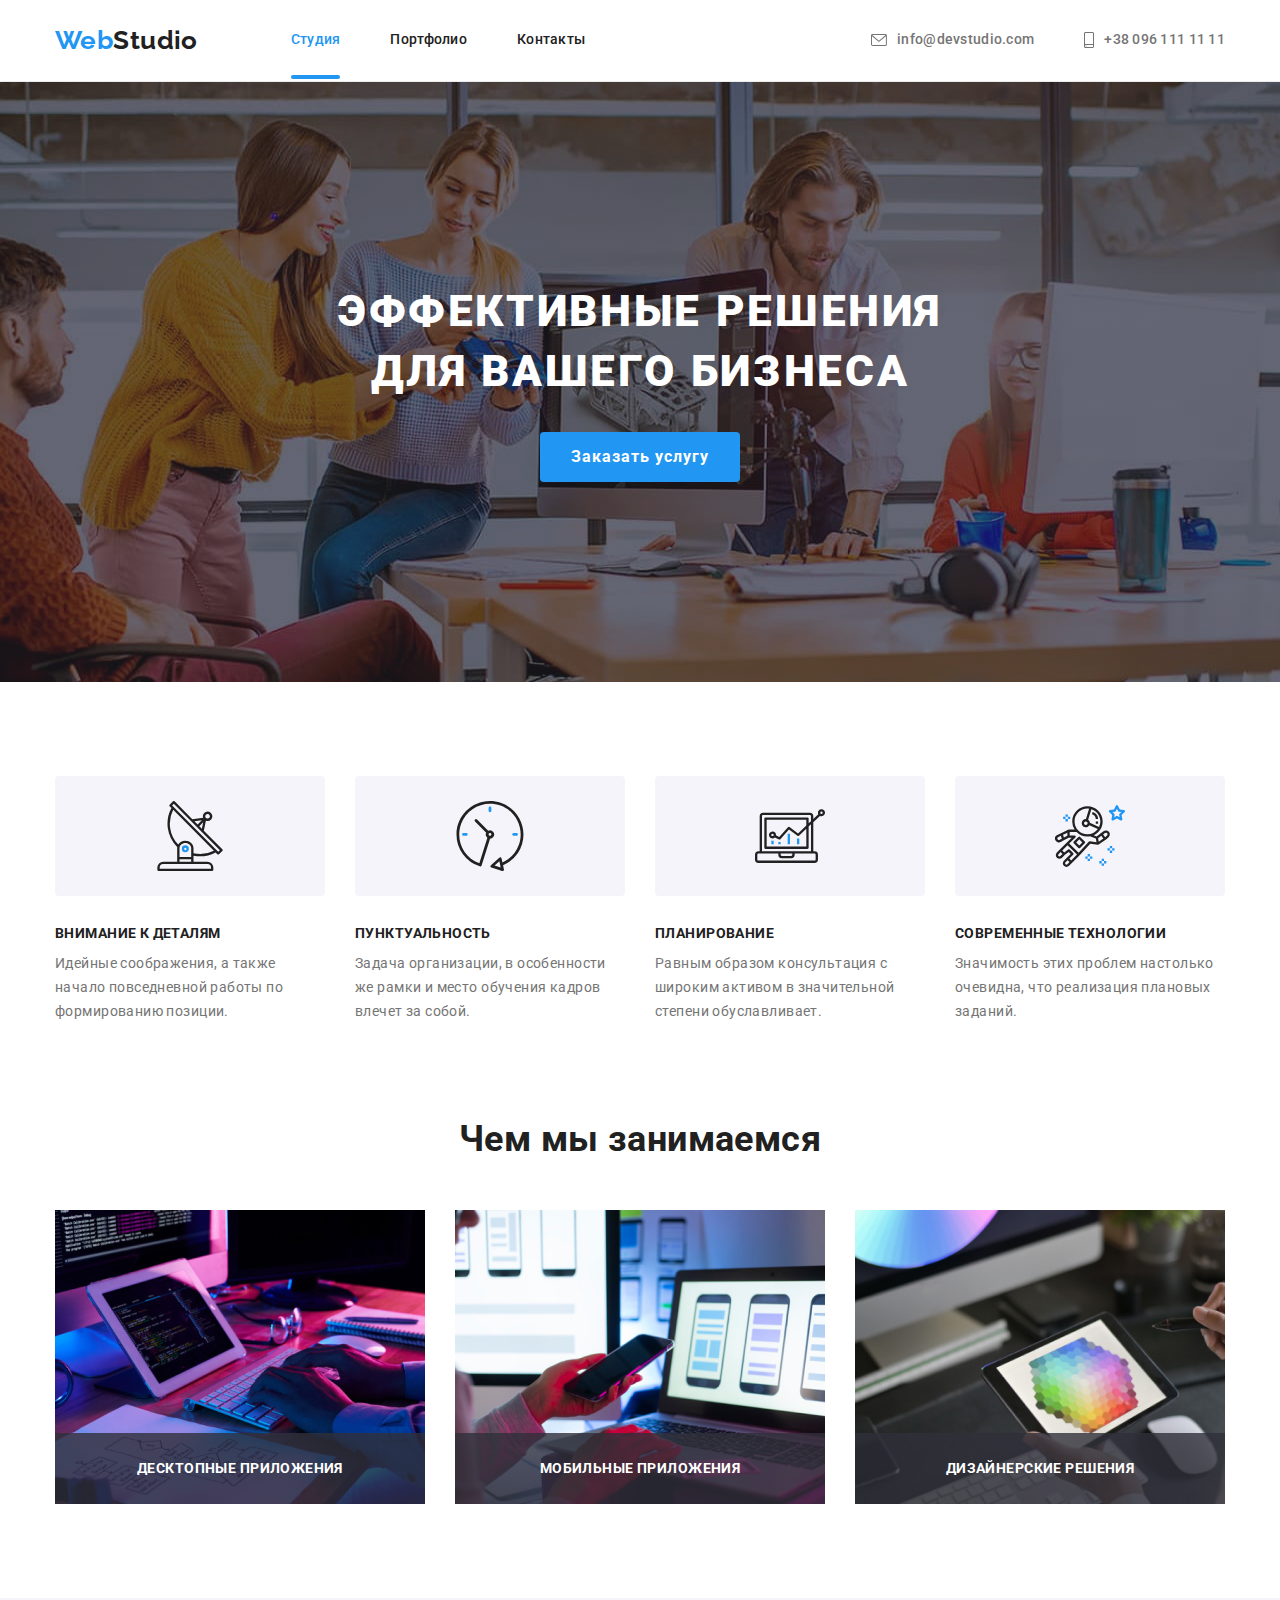
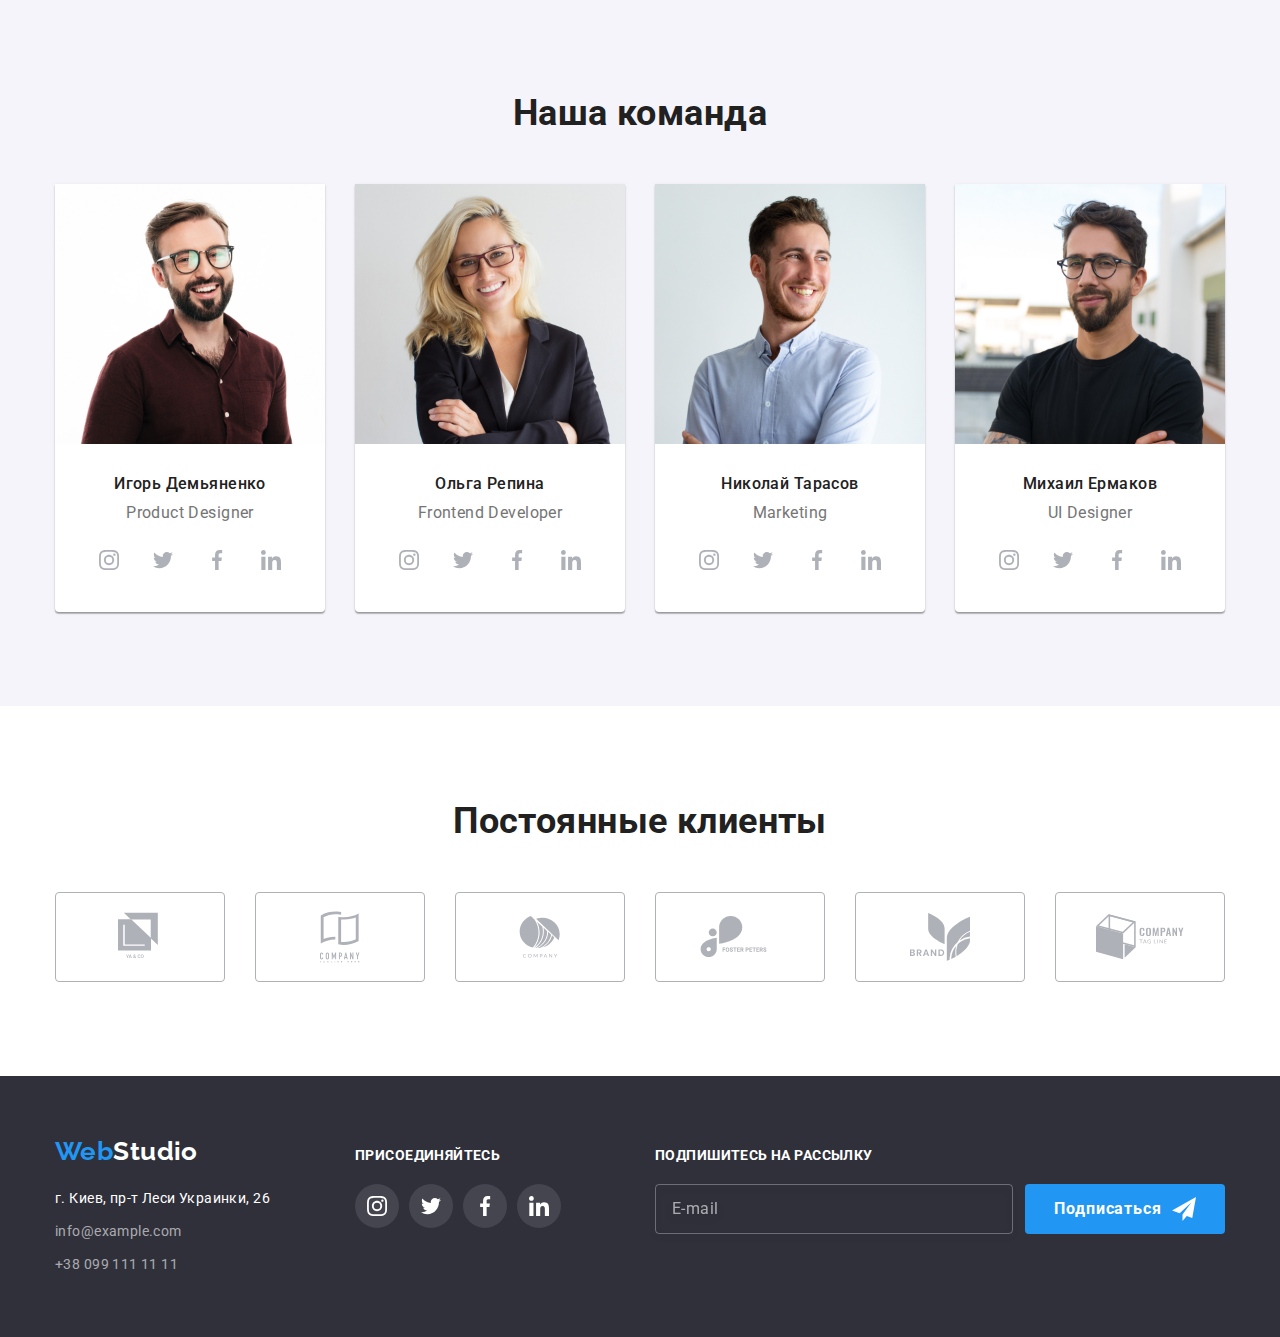
==== commit bdda6a29: "исправил кнопку "подписаться"" ====
--- a/index.html
+++ b/index.html
@@ -390,7 +390,7 @@
         <b class="text">Подпишитесь на рассылку</b>
         <div role="group" class="form-group">
           <input type="email" name="mail" placeholder="E-mail" class="input">
-          <button type="submit" class="buttonn send-button">Подписаться
+          <button type="submit" class="button send-button">Подписаться
             <svg class="icon">
               <use href="./image/sprite2.svg#icon-send"></use>
             </svg>
